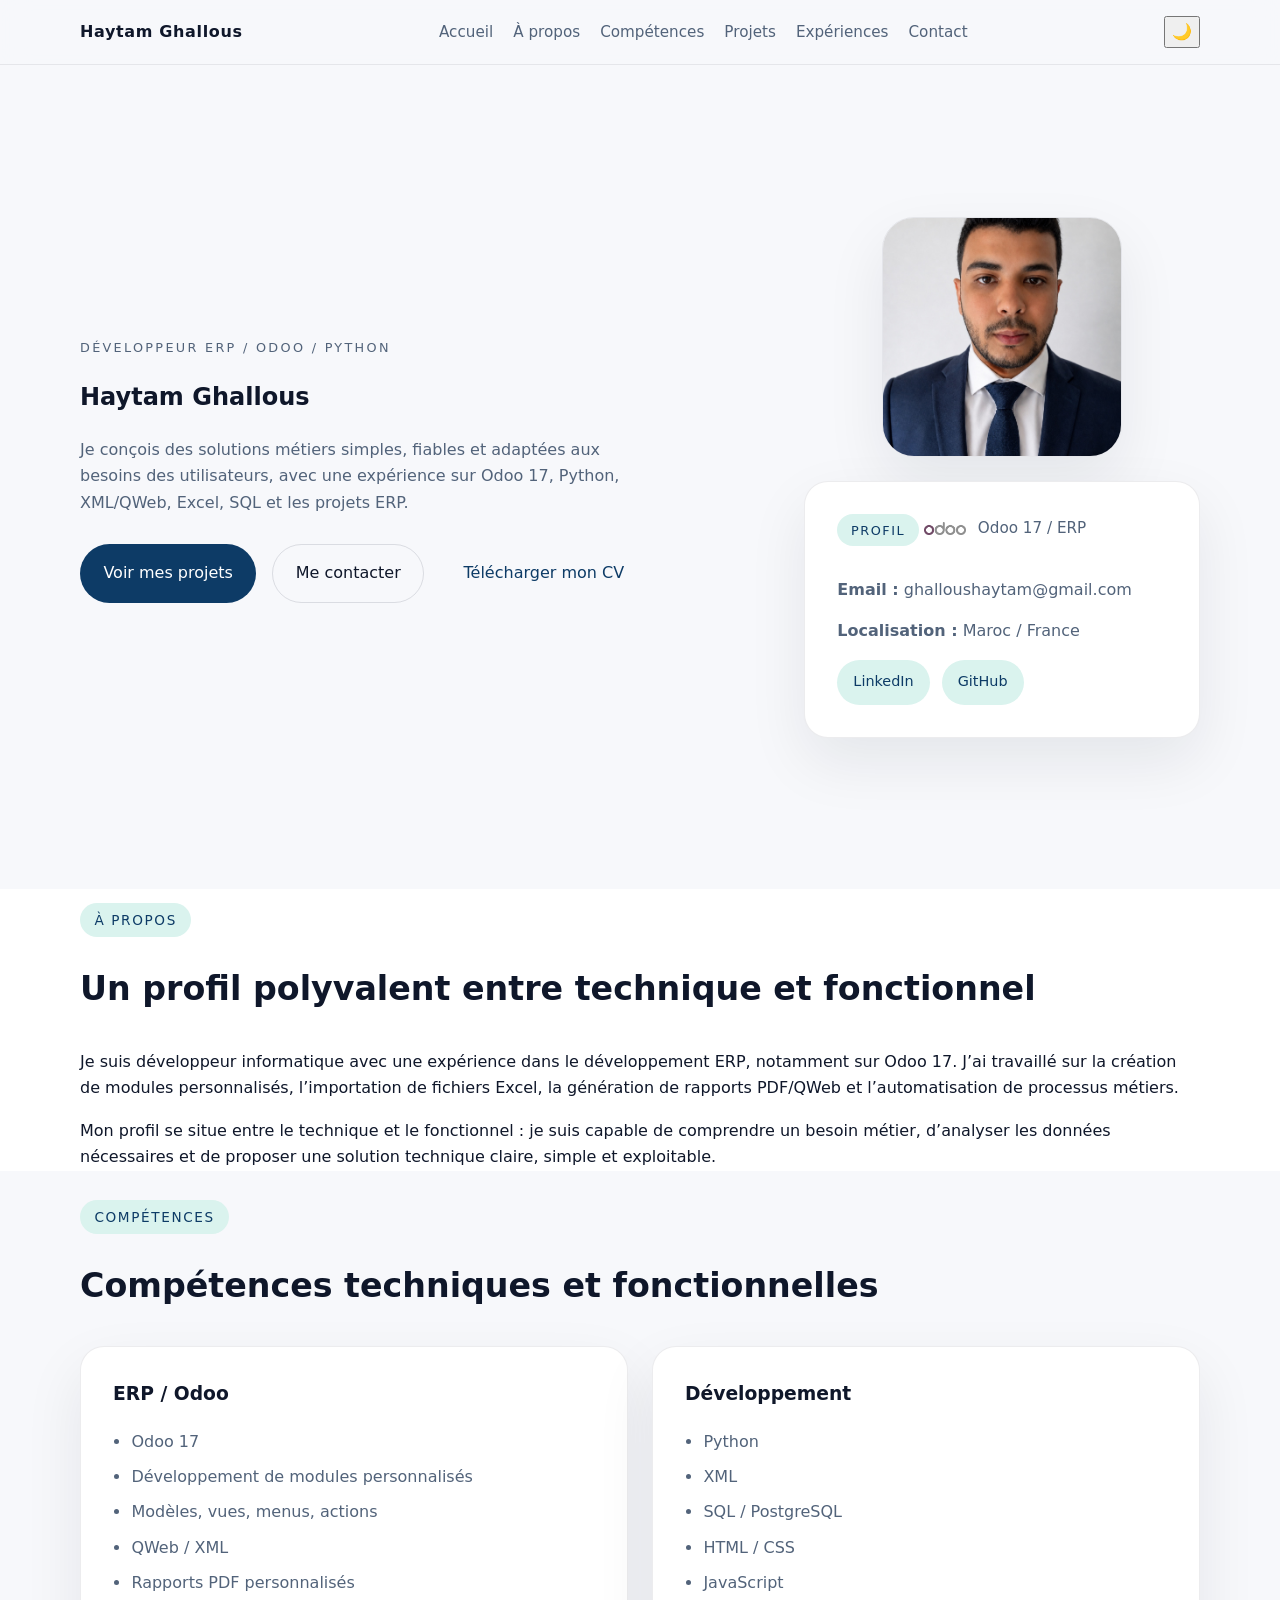
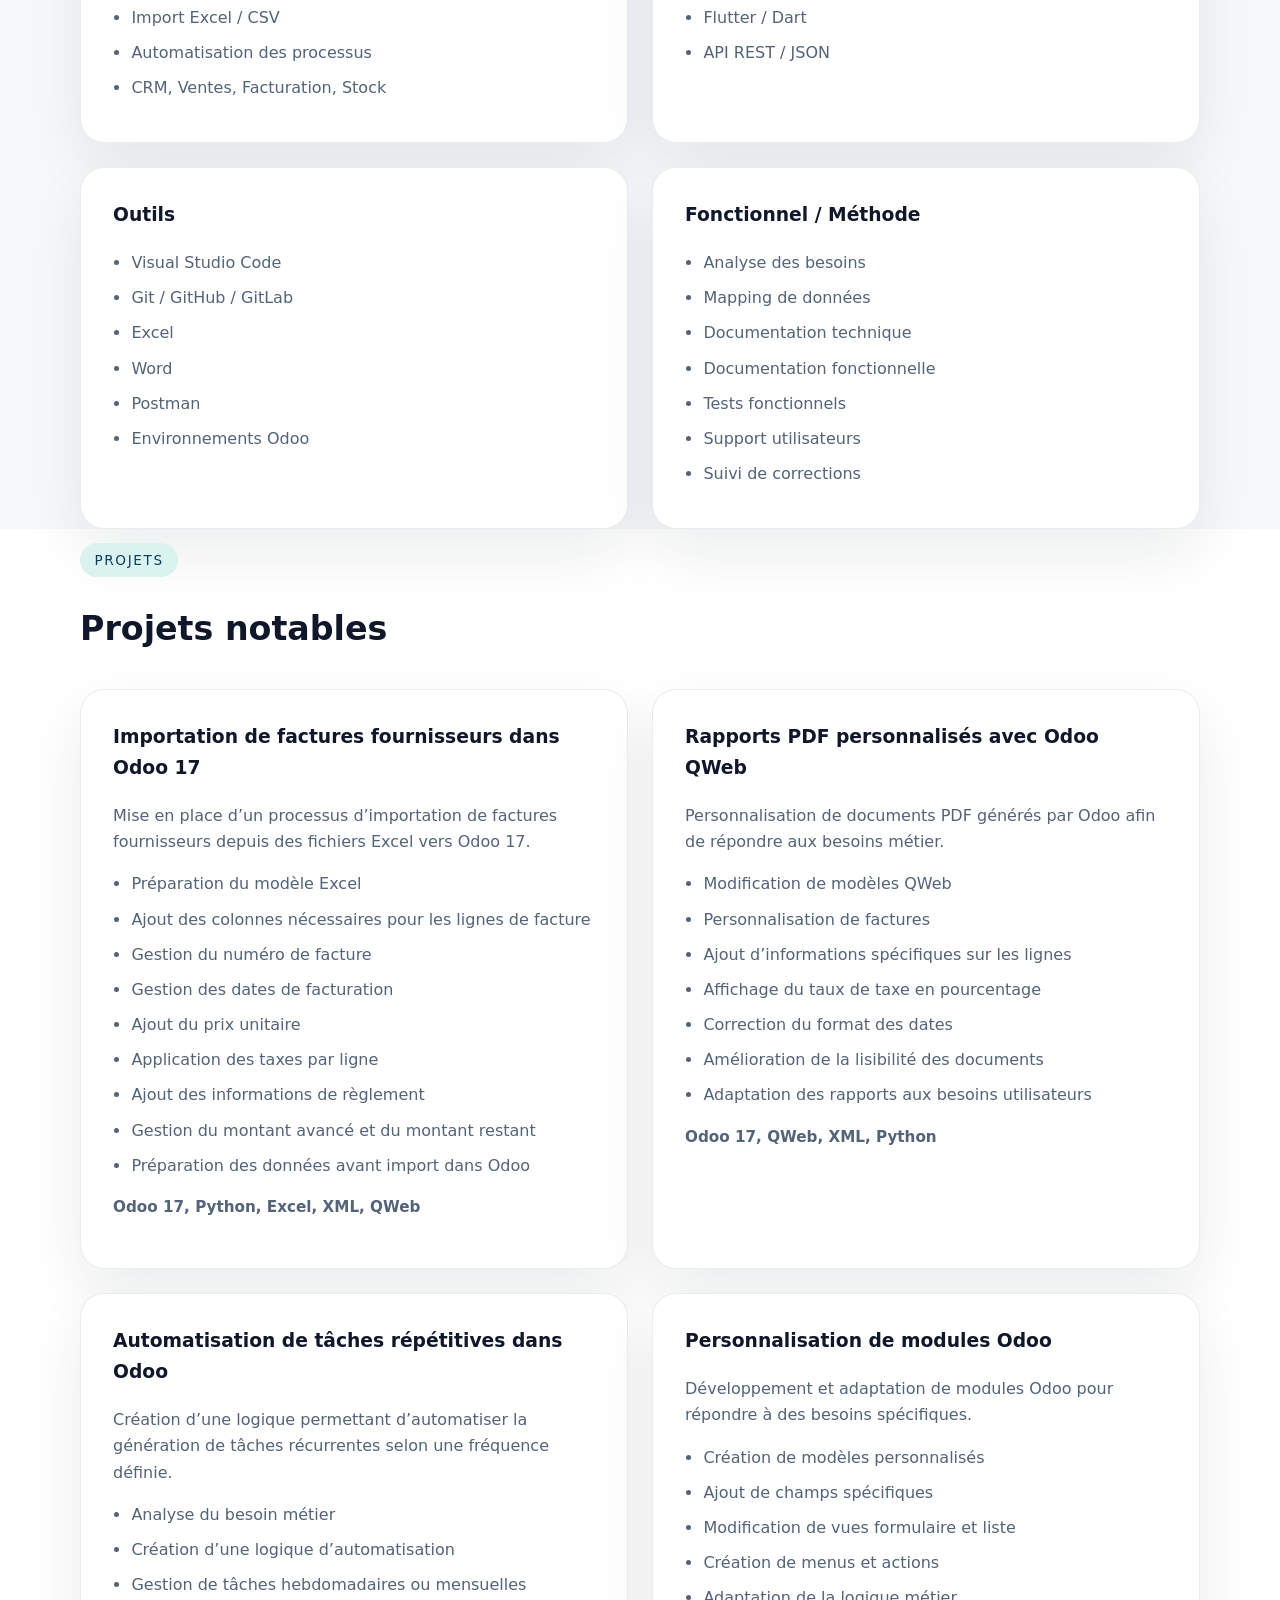
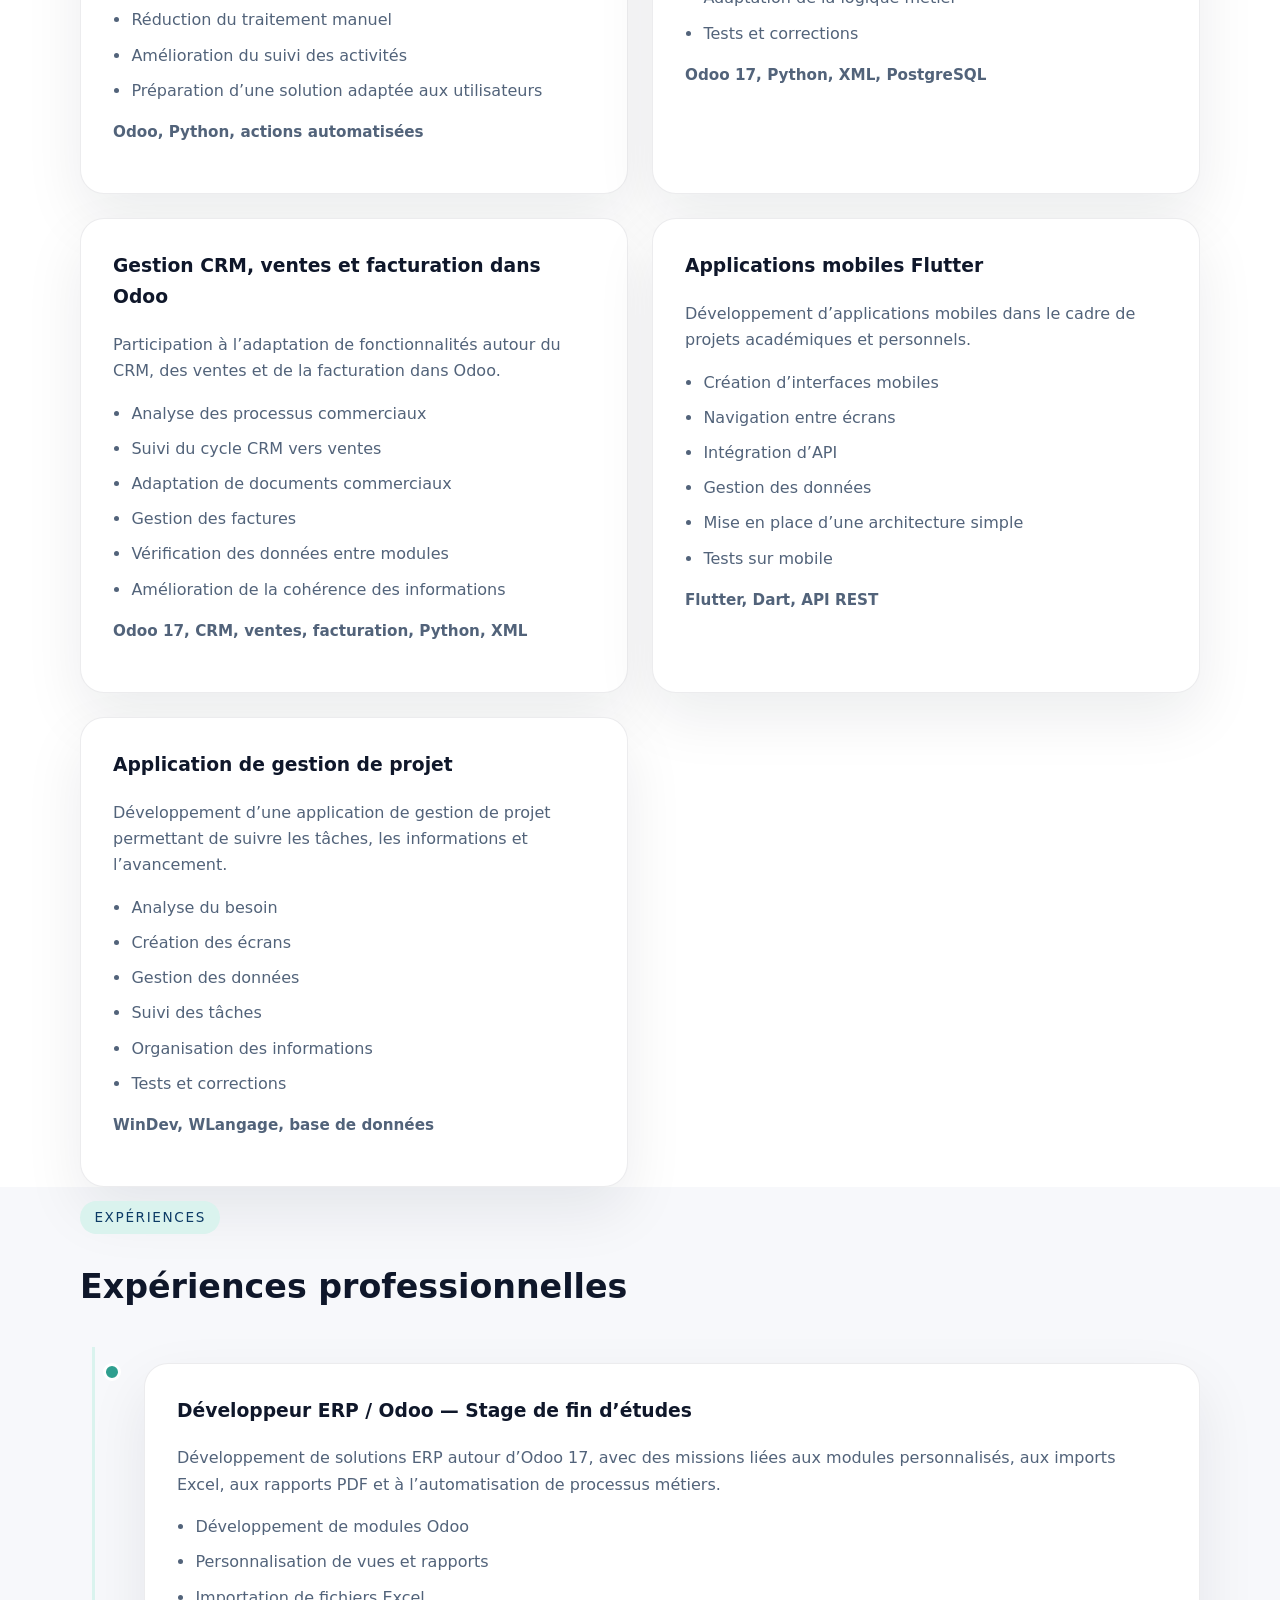
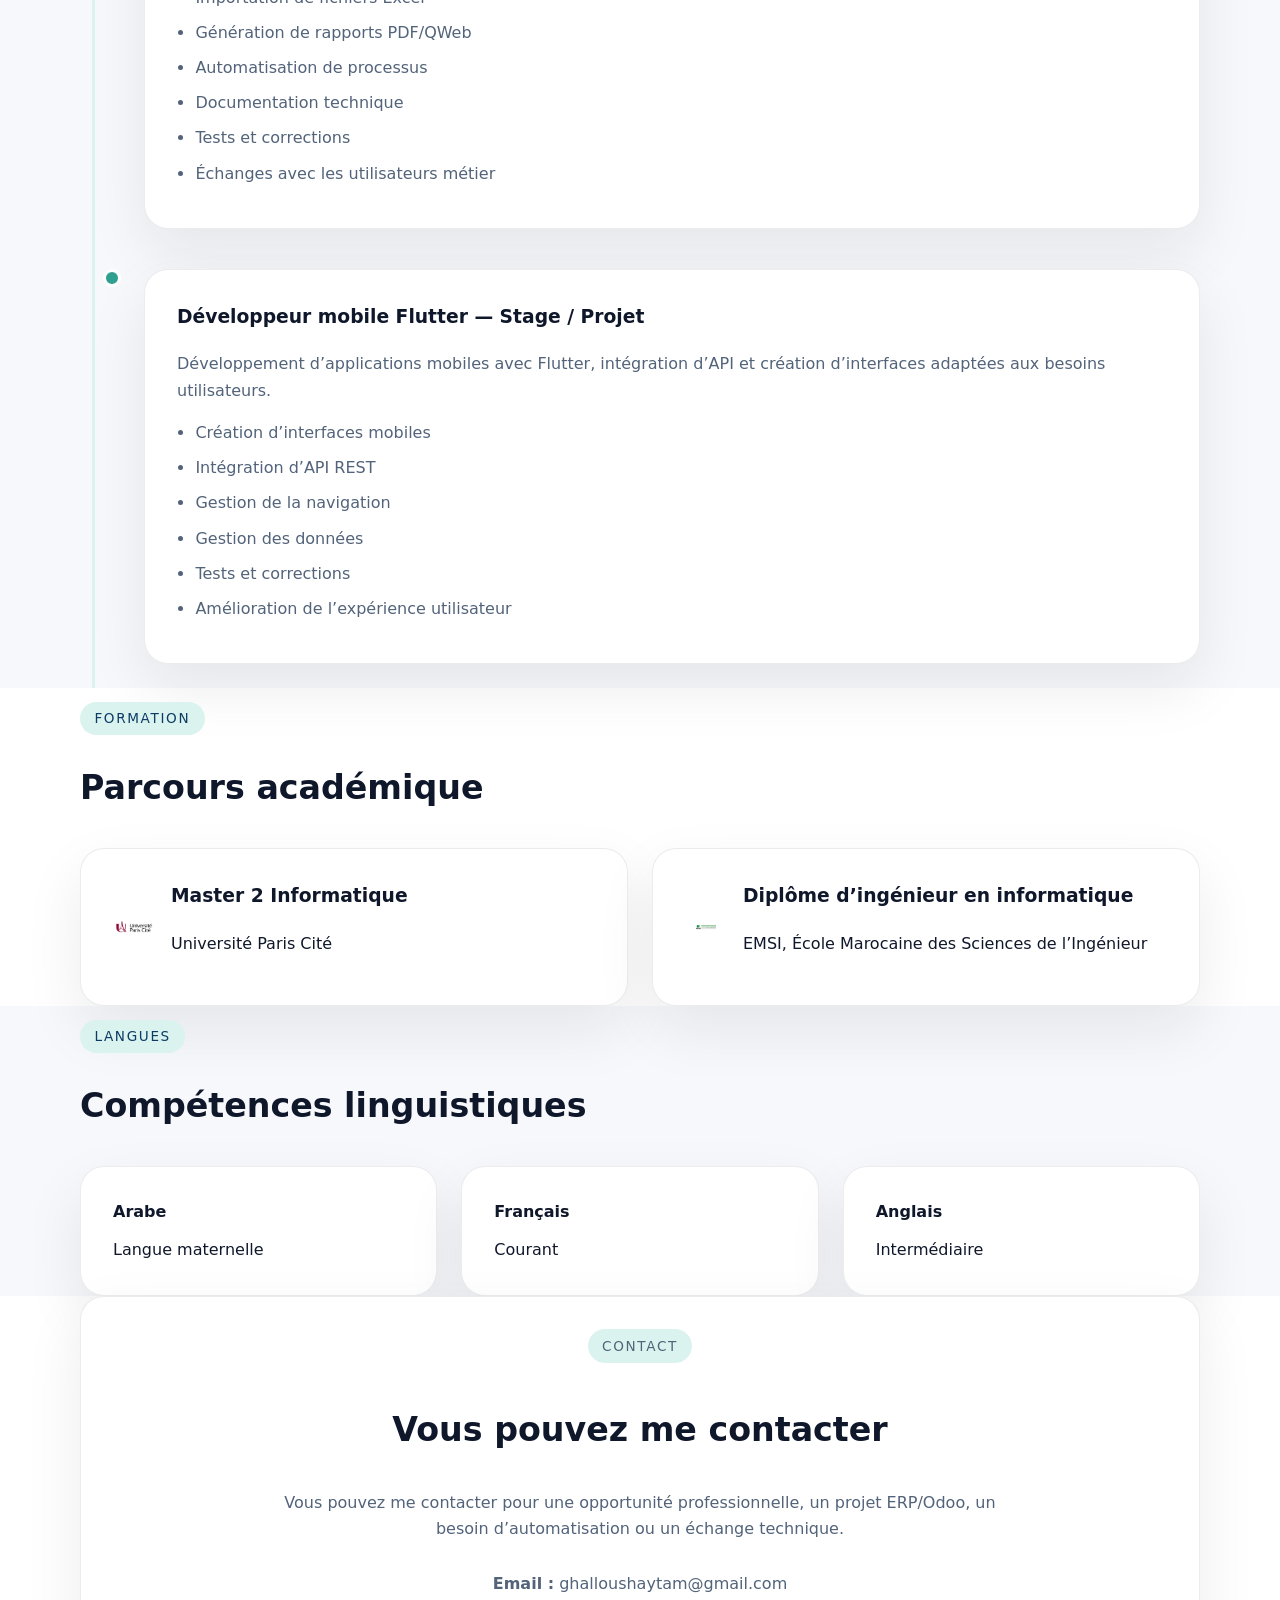
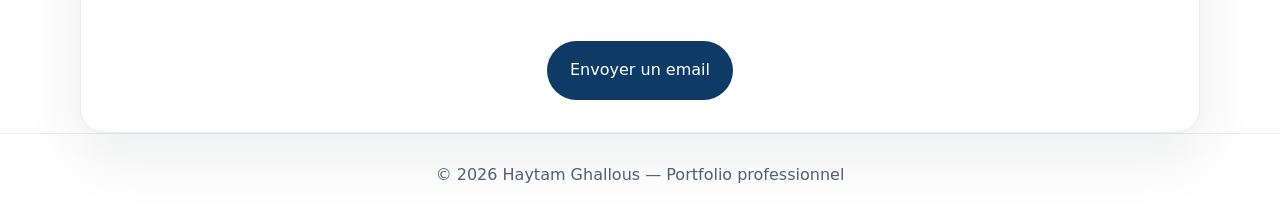
==== index.html @ 49015bd1 "Initial commit: Portfolio website" ====
<!DOCTYPE html>
<html lang="fr">
<head>
  <meta charset="UTF-8">
  <meta name="viewport" content="width=device-width, initial-scale=1.0">
  <title>Haytam Ghallous | Développeur ERP Odoo Python</title>
  <meta name="description" content="Portfolio de Haytam Ghallous, développeur ERP/Odoo/Python spécialisé dans les solutions métiers, l’automatisation, l’intégration de données et les rapports personnalisés.">
  <meta property="og:title" content="Haytam Ghallous | Développeur ERP Odoo Python">
  <meta property="og:description" content="Portfolio de Haytam Ghallous, développeur ERP/Odoo/Python spécialisé dans les solutions métiers, l’automatisation, l’intégration de données et les rapports personnalisés.">
  <meta property="og:type" content="website">
  <meta property="og:image" content="assets/logo-odoo.png">
  <link rel="stylesheet" href="style.css">
</head>
<body>
  <header class="site-header">
    <div class="container header-inner">
      <a href="#accueil" class="brand">Haytam Ghallous</a>
      <button class="nav-toggle" aria-label="Ouvrir le menu">
        <span></span>
        <span></span>
        <span></span>
      </button>
      <nav class="site-nav">
        <a href="#accueil">Accueil</a>
        <a href="#apropos">À propos</a>
        <a href="#competences">Compétences</a>
        <a href="#projets">Projets</a>
        <a href="#experiences">Expériences</a>
        <a href="#contact">Contact</a>
      </nav>
      <button class="theme-toggle" id="themeToggle" aria-label="Changer le thème">🌙</button>
    </div>
  </header>

  <main>
    <section id="accueil" class="hero section">
      <div class="container hero-grid">
        <div class="hero-content animate-up">
          <p class="eyebrow">Développeur ERP / Odoo / Python</p>
          <h1>Haytam Ghallous</h1>
          <p>Je conçois des solutions métiers simples, fiables et adaptées aux besoins des utilisateurs, avec une expérience sur Odoo 17, Python, XML/QWeb, Excel, SQL et les projets ERP.</p>
          <div class="hero-actions">
            <a href="#projets" class="btn btn-primary">Voir mes projets</a>
            <a href="mailto:ghalloushaytam@gmail.com" class="btn btn-secondary">Me contacter</a>
            <a href="assets/cv-haytam-ghallous.pdf" target="_blank" rel="noreferrer" class="btn btn-outline">Télécharger mon CV</a>
          </div>
        </div>
        <div class="hero-panel animate-up delay-1">
          <div class="hero-avatar">
            <img src="assets/haytam.png" alt="Photo professionnelle de Haytam Ghallous">
          </div>
          <div class="profile-card">
            <div class="profile-label">Profil</div>
            <div class="brand-row">
              <img src="assets/logo-odoo.png" alt="Logo Odoo" class="brand-logo">
              <span>Odoo 17 / ERP</span>
            </div>
            <p><strong>Email :</strong> ghalloushaytam@gmail.com</p>
            <p><strong>Localisation :</strong> Maroc / France</p>
            <div class="social-links">
              <a href="https://www.linkedin.com/in/haytam-ghallous-9b166223a/" target="_blank" rel="noreferrer">LinkedIn</a>
              <a href="https://github.com/Ghallous6/Ghallous6" target="_blank" rel="noreferrer">GitHub</a>
            </div>
          </div>
        </div>
      </div>
    </section>

    <section id="apropos" class="section section-light">
      <div class="container">
        <div class="section-header animate-up">
          <p class="section-tag">À propos</p>
          <h2>Un profil polyvalent entre technique et fonctionnel</h2>
        </div>
        <div class="section-content animate-up delay-1">
          <p>Je suis développeur informatique avec une expérience dans le développement ERP, notamment sur Odoo 17. J’ai travaillé sur la création de modules personnalisés, l’importation de fichiers Excel, la génération de rapports PDF/QWeb et l’automatisation de processus métiers.</p>
          <p>Mon profil se situe entre le technique et le fonctionnel : je suis capable de comprendre un besoin métier, d’analyser les données nécessaires et de proposer une solution technique claire, simple et exploitable.</p>
        </div>
      </div>
    </section>

    <section id="competences" class="section">
      <div class="container">
        <div class="section-header animate-up">
          <p class="section-tag">Compétences</p>
          <h2>Compétences techniques et fonctionnelles</h2>
        </div>
        <div class="skills-grid">
          <div class="skill-card animate-up delay-1">
            <h3>ERP / Odoo</h3>
            <ul>
              <li>Odoo 17</li>
              <li>Développement de modules personnalisés</li>
              <li>Modèles, vues, menus, actions</li>
              <li>QWeb / XML</li>
              <li>Rapports PDF personnalisés</li>
              <li>Import Excel / CSV</li>
              <li>Automatisation des processus</li>
              <li>CRM, Ventes, Facturation, Stock</li>
            </ul>
          </div>
          <div class="skill-card animate-up delay-2">
            <h3>Développement</h3>
            <ul>
              <li>Python</li>
              <li>XML</li>
              <li>SQL / PostgreSQL</li>
              <li>HTML / CSS</li>
              <li>JavaScript</li>
              <li>Flutter / Dart</li>
              <li>API REST / JSON</li>
            </ul>
          </div>
          <div class="skill-card animate-up delay-3">
            <h3>Outils</h3>
            <ul>
              <li>Visual Studio Code</li>
              <li>Git / GitHub / GitLab</li>
              <li>Excel</li>
              <li>Word</li>
              <li>Postman</li>
              <li>Environnements Odoo</li>
            </ul>
          </div>
          <div class="skill-card animate-up delay-4">
            <h3>Fonctionnel / Méthode</h3>
            <ul>
              <li>Analyse des besoins</li>
              <li>Mapping de données</li>
              <li>Documentation technique</li>
              <li>Documentation fonctionnelle</li>
              <li>Tests fonctionnels</li>
              <li>Support utilisateurs</li>
              <li>Suivi de corrections</li>
            </ul>
          </div>
        </div>
      </div>
    </section>

    <section id="projets" class="section section-light">
      <div class="container">
        <div class="section-header animate-up">
          <p class="section-tag">Projets</p>
          <h2>Projets notables</h2>
        </div>
        <div class="projects-grid">
          <article class="project-card animate-up delay-1">
            <h3>Importation de factures fournisseurs dans Odoo 17</h3>
            <p>Mise en place d’un processus d’importation de factures fournisseurs depuis des fichiers Excel vers Odoo 17.</p>
            <ul>
              <li>Préparation du modèle Excel</li>
              <li>Ajout des colonnes nécessaires pour les lignes de facture</li>
              <li>Gestion du numéro de facture</li>
              <li>Gestion des dates de facturation</li>
              <li>Ajout du prix unitaire</li>
              <li>Application des taxes par ligne</li>
              <li>Ajout des informations de règlement</li>
              <li>Gestion du montant avancé et du montant restant</li>
              <li>Préparation des données avant import dans Odoo</li>
            </ul>
            <p class="project-tech">Odoo 17, Python, Excel, XML, QWeb</p>
          </article>
          <article class="project-card animate-up delay-2">
            <h3>Rapports PDF personnalisés avec Odoo QWeb</h3>
            <p>Personnalisation de documents PDF générés par Odoo afin de répondre aux besoins métier.</p>
            <ul>
              <li>Modification de modèles QWeb</li>
              <li>Personnalisation de factures</li>
              <li>Ajout d’informations spécifiques sur les lignes</li>
              <li>Affichage du taux de taxe en pourcentage</li>
              <li>Correction du format des dates</li>
              <li>Amélioration de la lisibilité des documents</li>
              <li>Adaptation des rapports aux besoins utilisateurs</li>
            </ul>
            <p class="project-tech">Odoo 17, QWeb, XML, Python</p>
          </article>
          <article class="project-card animate-up delay-3">
            <h3>Automatisation de tâches répétitives dans Odoo</h3>
            <p>Création d’une logique permettant d’automatiser la génération de tâches récurrentes selon une fréquence définie.</p>
            <ul>
              <li>Analyse du besoin métier</li>
              <li>Création d’une logique d’automatisation</li>
              <li>Gestion de tâches hebdomadaires ou mensuelles</li>
              <li>Réduction du traitement manuel</li>
              <li>Amélioration du suivi des activités</li>
              <li>Préparation d’une solution adaptée aux utilisateurs</li>
            </ul>
            <p class="project-tech">Odoo, Python, actions automatisées</p>
          </article>
          <article class="project-card animate-up delay-4">
            <h3>Personnalisation de modules Odoo</h3>
            <p>Développement et adaptation de modules Odoo pour répondre à des besoins spécifiques.</p>
            <ul>
              <li>Création de modèles personnalisés</li>
              <li>Ajout de champs spécifiques</li>
              <li>Modification de vues formulaire et liste</li>
              <li>Création de menus et actions</li>
              <li>Adaptation de la logique métier</li>
              <li>Tests et corrections</li>
            </ul>
            <p class="project-tech">Odoo 17, Python, XML, PostgreSQL</p>
          </article>
          <article class="project-card animate-up delay-5">
            <h3>Gestion CRM, ventes et facturation dans Odoo</h3>
            <p>Participation à l’adaptation de fonctionnalités autour du CRM, des ventes et de la facturation dans Odoo.</p>
            <ul>
              <li>Analyse des processus commerciaux</li>
              <li>Suivi du cycle CRM vers ventes</li>
              <li>Adaptation de documents commerciaux</li>
              <li>Gestion des factures</li>
              <li>Vérification des données entre modules</li>
              <li>Amélioration de la cohérence des informations</li>
            </ul>
            <p class="project-tech">Odoo 17, CRM, ventes, facturation, Python, XML</p>
          </article>
          <article class="project-card animate-up delay-6">
            <h3>Applications mobiles Flutter</h3>
            <p>Développement d’applications mobiles dans le cadre de projets académiques et personnels.</p>
            <ul>
              <li>Création d’interfaces mobiles</li>
              <li>Navigation entre écrans</li>
              <li>Intégration d’API</li>
              <li>Gestion des données</li>
              <li>Mise en place d’une architecture simple</li>
              <li>Tests sur mobile</li>
            </ul>
            <p class="project-tech">Flutter, Dart, API REST</p>
          </article>
          <article class="project-card animate-up delay-7">
            <h3>Application de gestion de projet</h3>
            <p>Développement d’une application de gestion de projet permettant de suivre les tâches, les informations et l’avancement.</p>
            <ul>
              <li>Analyse du besoin</li>
              <li>Création des écrans</li>
              <li>Gestion des données</li>
              <li>Suivi des tâches</li>
              <li>Organisation des informations</li>
              <li>Tests et corrections</li>
            </ul>
            <p class="project-tech">WinDev, WLangage, base de données</p>
          </article>
        </div>
      </div>
    </section>

    <section id="experiences" class="section">
      <div class="container">
        <div class="section-header animate-up">
          <p class="section-tag">Expériences</p>
          <h2>Expériences professionnelles</h2>
        </div>
        <div class="timeline">
          <div class="timeline-item animate-up delay-1">
            <span class="timeline-dot"></span>
            <div class="timeline-content">
              <h3>Développeur ERP / Odoo — Stage de fin d’études</h3>
              <p>Développement de solutions ERP autour d’Odoo 17, avec des missions liées aux modules personnalisés, aux imports Excel, aux rapports PDF et à l’automatisation de processus métiers.</p>
              <ul>
                <li>Développement de modules Odoo</li>
                <li>Personnalisation de vues et rapports</li>
                <li>Importation de fichiers Excel</li>
                <li>Génération de rapports PDF/QWeb</li>
                <li>Automatisation de processus</li>
                <li>Documentation technique</li>
                <li>Tests et corrections</li>
                <li>Échanges avec les utilisateurs métier</li>
              </ul>
            </div>
          </div>
          <div class="timeline-item animate-up delay-2">
            <span class="timeline-dot"></span>
            <div class="timeline-content">
              <h3>Développeur mobile Flutter — Stage / Projet</h3>
              <p>Développement d’applications mobiles avec Flutter, intégration d’API et création d’interfaces adaptées aux besoins utilisateurs.</p>
              <ul>
                <li>Création d’interfaces mobiles</li>
                <li>Intégration d’API REST</li>
                <li>Gestion de la navigation</li>
                <li>Gestion des données</li>
                <li>Tests et corrections</li>
                <li>Amélioration de l’expérience utilisateur</li>
              </ul>
            </div>
          </div>
        </div>
      </div>
    </section>

    <section id="formation" class="section section-light">
      <div class="container">
        <div class="section-header animate-up">
          <p class="section-tag">Formation</p>
          <h2>Parcours académique</h2>
        </div>
        <div class="education-grid animate-up delay-1">
          <div class="education-card education-card-row">
            <img class="school-logo" src="assets/logo-paris-cite.png" alt="Logo Université Paris Cité">
            <div>
              <h3>Master 2 Informatique</h3>
              <p>Université Paris Cité</p>
            </div>
          </div>
          <div class="education-card education-card-row">
            <img class="school-logo" src="assets/logo-emsi.png" alt="Logo EMSI">
            <div>
              <h3>Diplôme d’ingénieur en informatique</h3>
              <p>EMSI, École Marocaine des Sciences de l’Ingénieur</p>
            </div>
          </div>
        </div>
      </div>
    </section>

    <section id="langues" class="section">
      <div class="container">
        <div class="section-header animate-up">
          <p class="section-tag">Langues</p>
          <h2>Compétences linguistiques</h2>
        </div>
        <div class="language-grid animate-up delay-1">
          <div class="language-card"><strong>Arabe</strong><span>Langue maternelle</span></div>
          <div class="language-card"><strong>Français</strong><span>Courant</span></div>
          <div class="language-card"><strong>Anglais</strong><span>Intermédiaire</span></div>
        </div>
      </div>
    </section>

    <section id="contact" class="section section-light">
      <div class="container contact-panel animate-up">
        <div class="section-header">
          <p class="section-tag">Contact</p>
          <h2>Vous pouvez me contacter</h2>
        </div>
        <p>Vous pouvez me contacter pour une opportunité professionnelle, un projet ERP/Odoo, un besoin d’automatisation ou un échange technique.</p>
        <div class="contact-details">
          <p><strong>Email :</strong> <a href="mailto:ghalloushaytam@gmail.com">ghalloushaytam@gmail.com</a></p>
          <a class="btn btn-primary" href="mailto:ghalloushaytam@gmail.com">Envoyer un email</a>
        </div>
      </div>
    </section>
  </main>

  <button id="backToTop" class="back-to-top" aria-label="Retour en haut">↑</button>

  <footer class="site-footer">
    <div class="container">
      <p>© 2026 Haytam Ghallous — Portfolio professionnel</p>
    </div>
  </footer>

  <script src="script.js"></script>
</body>
</html>
---- style.css ----
:root {
  --bg: #f7f8fb;
  --surface: #ffffff;
  --surface-alt: #edf2f8;
  --text: #0f172a;
  --muted: #52637a;
  --primary: #0d3b66;
  --accent: #2f9f8f;
  --accent-soft: #daf3ee;
  --border: rgba(15, 23, 42, 0.08);
  --shadow: 0 24px 60px rgba(15, 23, 42, 0.08);
}

[data-theme="dark"] {
  --bg: #08111f;
  --surface: #10243a;
  --surface-alt: #153150;
  --text: #f8fafc;
  --muted: #94a3b8;
  --primary: #76c7b7;
  --accent: #f7c948;
  --accent-soft: rgba(247, 201, 72, 0.15);
  --border: rgba(255, 255, 255, 0.08);
  --shadow: 0 24px 60px rgba(0, 0, 0, 0.25);
}

* {
  box-sizing: border-box;
}

html {
  scroll-behavior: smooth;
}

body {
  margin: 0;
  font-family: Inter, system-ui, -apple-system, BlinkMacSystemFont, "Segoe UI", sans-serif;
  background: var(--bg);
  color: var(--text);
  line-height: 1.65;
}

img {
  max-width: 100%;
  display: block;
}

a {
  color: inherit;
  text-decoration: none;
}

button {
  font: inherit;
}

.container {
  width: min(1120px, calc(100% - 2rem));
  margin: 0 auto;
}

.site-header {
  position: sticky;
  top: 0;
  z-index: 20;
  backdrop-filter: blur(14px);
  background: rgba(247, 248, 251, 0.9);
  border-bottom: 1px solid rgba(15, 23, 42, 0.08);
}

[data-theme="dark"] .site-header {
  background: rgba(8, 17, 31, 0.95);
}

.header-inner {
  display: flex;
  align-items: center;
  justify-content: space-between;
  gap: 1rem;
  padding: 1rem 0;
}

.brand {
  font-weight: 700;
  letter-spacing: 0.04em;
}

.site-nav {
  display: flex;
  gap: 1.25rem;
  flex-wrap: wrap;
}

.site-nav a {
  color: var(--muted);
  font-size: 0.95rem;
}

.nav-toggle {
  display: none;
  border: 0;
  background: transparent;
  cursor: pointer;
  gap: 0.3rem;
  flex-direction: column;
  padding: 0.5rem;
}

.hero-panel {
  display: grid;
  gap: 1.5rem;
}

.hero-avatar {
  display: grid;
  place-items: center;
}

.hero-avatar img {
  width: min(240px, 100%);
  aspect-ratio: 1 / 1;
  object-fit: cover;
  border-radius: 32px;
  border: 1px solid var(--border);
  box-shadow: var(--shadow);
}

.brand-row {
  display: inline-flex;
  align-items: center;
  gap: 0.75rem;
  margin-bottom: 1rem;
  color: var(--muted);
  font-size: 0.95rem;
}

.brand-logo,
.school-logo {
  width: 42px;
  height: auto;
  object-fit: contain;
}

.btn-outline {
  background: transparent;
  color: var(--primary);
  border-color: var(--primary);
  border: 1px solid var(--primary);
}

.education-card-row {
  display: grid;
  grid-template-columns: auto 1fr;
  gap: 1rem;
  align-items: center;
}

.section-light {
  background: var(--surface);
}

.section-header {
  margin-bottom: 2rem;
}

.section-tag {
  display: inline-flex;
  padding: 0.35rem 0.9rem;
  border-radius: 999px;
  background: var(--accent-soft);
  color: var(--primary);
  font-size: 0.85rem;
  text-transform: uppercase;
  letter-spacing: 0.12em;
}

.section-header h2 {
  margin: 0.75rem 0 0;
  font-size: clamp(2rem, 2.6vw, 2.8rem);
}

.hero {
  min-height: calc(100vh - 76px);
  display: grid;
  align-items: center;
}

.hero-grid {
  display: grid;
  grid-template-columns: 1.4fr 0.8fr;
  gap: 2rem;
  align-items: center;
}

.hero-content p {
  max-width: 34rem;
  color: var(--muted);
}

.eyebrow {
  color: var(--accent);
  text-transform: uppercase;
  letter-spacing: 0.18em;
  font-size: 0.8rem;
  margin-bottom: 1rem;
}

.hero-actions {
  display: flex;
  flex-wrap: wrap;
  gap: 1rem;
  margin: 1.75rem 0;
}

.btn {
  display: inline-flex;
  align-items: center;
  justify-content: center;
  padding: 0.95rem 1.4rem;
  border-radius: 999px;
  border: 1px solid transparent;
  transition: transform 0.25s ease, background-color 0.25s ease, border-color 0.25s ease;
}

.btn:hover {
  transform: translateY(-2px);
}

.btn-primary {
  background: var(--primary);
  color: #fff;
}

.btn-secondary {
  background: transparent;
  color: var(--text);
  border-color: rgba(15, 23, 42, 0.12);
}

.btn-link {
  font-size: 0.95rem;
  color: var(--muted);
}

.profile-card {
  background: var(--surface);
  border: 1px solid var(--border);
  border-radius: 24px;
  padding: 2rem;
  box-shadow: var(--shadow);
}

.profile-label {
  display: inline-flex;
  padding: 0.35rem 0.85rem;
  border-radius: 999px;
  background: var(--accent-soft);
  color: var(--primary);
  text-transform: uppercase;
  font-size: 0.8rem;
  letter-spacing: 0.12em;
  margin-bottom: 1rem;
}

.profile-card p {
  margin: 0.9rem 0;
  color: var(--muted);
}

.social-links {
  display: flex;
  flex-wrap: wrap;
  gap: 0.75rem;
  margin-top: 1rem;
}

.social-links a {
  background: var(--accent-soft);
  color: var(--primary);
  padding: 0.65rem 1rem;
  border-radius: 999px;
  font-size: 0.9rem;
}

.skills-grid,
.projects-grid,
.education-grid,
.language-grid {
  display: grid;
  gap: 1.5rem;
}

.skills-grid {
  grid-template-columns: repeat(2, minmax(0, 1fr));
}

.skill-card,
.contact-panel,
.project-card,
.education-card,
.language-card,
.timeline-content {
  background: var(--surface);
  border: 1px solid var(--border);
  border-radius: 24px;
  padding: 2rem;
  box-shadow: var(--shadow);
}

.skill-card h3,
.project-card h3,
.timeline-content h3,
.education-card h3,
.language-card strong {
  margin-top: 0;
}

.skill-card ul,
.project-card ul,
.timeline-content ul {
  margin: 1rem 0 0;
  padding-left: 1.15rem;
  color: var(--muted);
}

.skill-card li,
.project-card li,
.timeline-content li {
  margin-bottom: 0.55rem;
}

.projects-grid {
  grid-template-columns: repeat(2, minmax(0, 1fr));
}

.project-card p {
  margin: 1rem 0;
  color: var(--muted);
}

.project-tech {
  margin-top: 1rem;
  font-size: 0.95rem;
  color: var(--primary);
  font-weight: 600;
}

.timeline {
  position: relative;
  padding-left: 1.5rem;
}

.timeline::before {
  content: "";
  position: absolute;
  left: 12px;
  top: 0;
  bottom: 0;
  width: 3px;
  background: var(--accent-soft);
}

.timeline-item {
  position: relative;
  padding: 1rem 0 1.5rem 2.5rem;
}

.timeline-dot {
  position: absolute;
  left: -1px;
  top: 1rem;
  width: 18px;
  height: 18px;
  background: var(--accent);
  border-radius: 50%;
  border: 3px solid var(--surface);
}

.timeline-content p {
  color: var(--muted);
}

.education-grid {
  grid-template-columns: repeat(2, minmax(0, 1fr));
}

.language-grid {
  grid-template-columns: repeat(3, minmax(0, 1fr));
}

.language-card {
  display: flex;
  flex-direction: column;
  gap: 0.75rem;
}

.contact-panel {
  text-align: center;
}

.contact-panel p {
  max-width: 46rem;
  margin: 0 auto 1.75rem;
  color: var(--muted);
}

.contact-details {
  display: flex;
  flex-direction: column;
  align-items: center;
  gap: 1rem;
}

.back-to-top {
  position: fixed;
  right: 1.5rem;
  bottom: 1.5rem;
  width: 44px;
  height: 44px;
  border-radius: 50%;
  border: 0;
  background: var(--primary);
  color: #fff;
  cursor: pointer;
  display: none;
  align-items: center;
  justify-content: center;
  box-shadow: 0 18px 32px rgba(15, 23, 42, 0.18);
}

.site-footer {
  padding: 1.75rem 0;
  background: var(--surface);
  border-top: 1px solid var(--border);
}

.site-footer p {
  text-align: center;
  margin: 0;
  color: var(--muted);
}

.animate-up {
  opacity: 0;
  transform: translateY(24px);
  transition: transform 0.7s ease, opacity 0.7s ease;
}

.animate-up.visible {
  opacity: 1;
  transform: translateY(0);
}

.delay-1 { transition-delay: 0.1s; }
.delay-2 { transition-delay: 0.2s; }
.delay-3 { transition-delay: 0.3s; }
.delay-4 { transition-delay: 0.4s; }
.delay-5 { transition-delay: 0.5s; }
.delay-6 { transition-delay: 0.6s; }
.delay-7 { transition-delay: 0.7s; }

@media (max-width: 900px) {
  .hero-grid,
  .skills-grid,
  .projects-grid,
  .education-grid,
  .language-grid {
    grid-template-columns: 1fr;
  }

  .header-inner {
    flex-wrap: wrap;
    align-items: center;
  }

  .nav-toggle {
    display: flex;
  }

  .site-nav {
    position: absolute;
    top: 100%;
    right: 0;
    left: 0;
    flex-direction: column;
    align-items: flex-start;
    gap: 1rem;
    padding: 1.5rem 2rem;
    background: var(--surface);
    border-bottom: 1px solid var(--border);
    transform: translateY(-120%);
    transition: transform 0.35s ease;
    visibility: hidden;
    opacity: 0;
  }

  .site-nav.open {
    transform: translateY(0);
    visibility: visible;
    opacity: 1;
  }
}

@media (max-width: 680px) {
  .hero {
    padding-top: 4rem;
  }

  .hero-content p,
  .contact-panel p {
    font-size: 0.98rem;
  }

  .btn {
    width: 100%;
  }

  .hero-actions {
    flex-direction: column;
  }
}
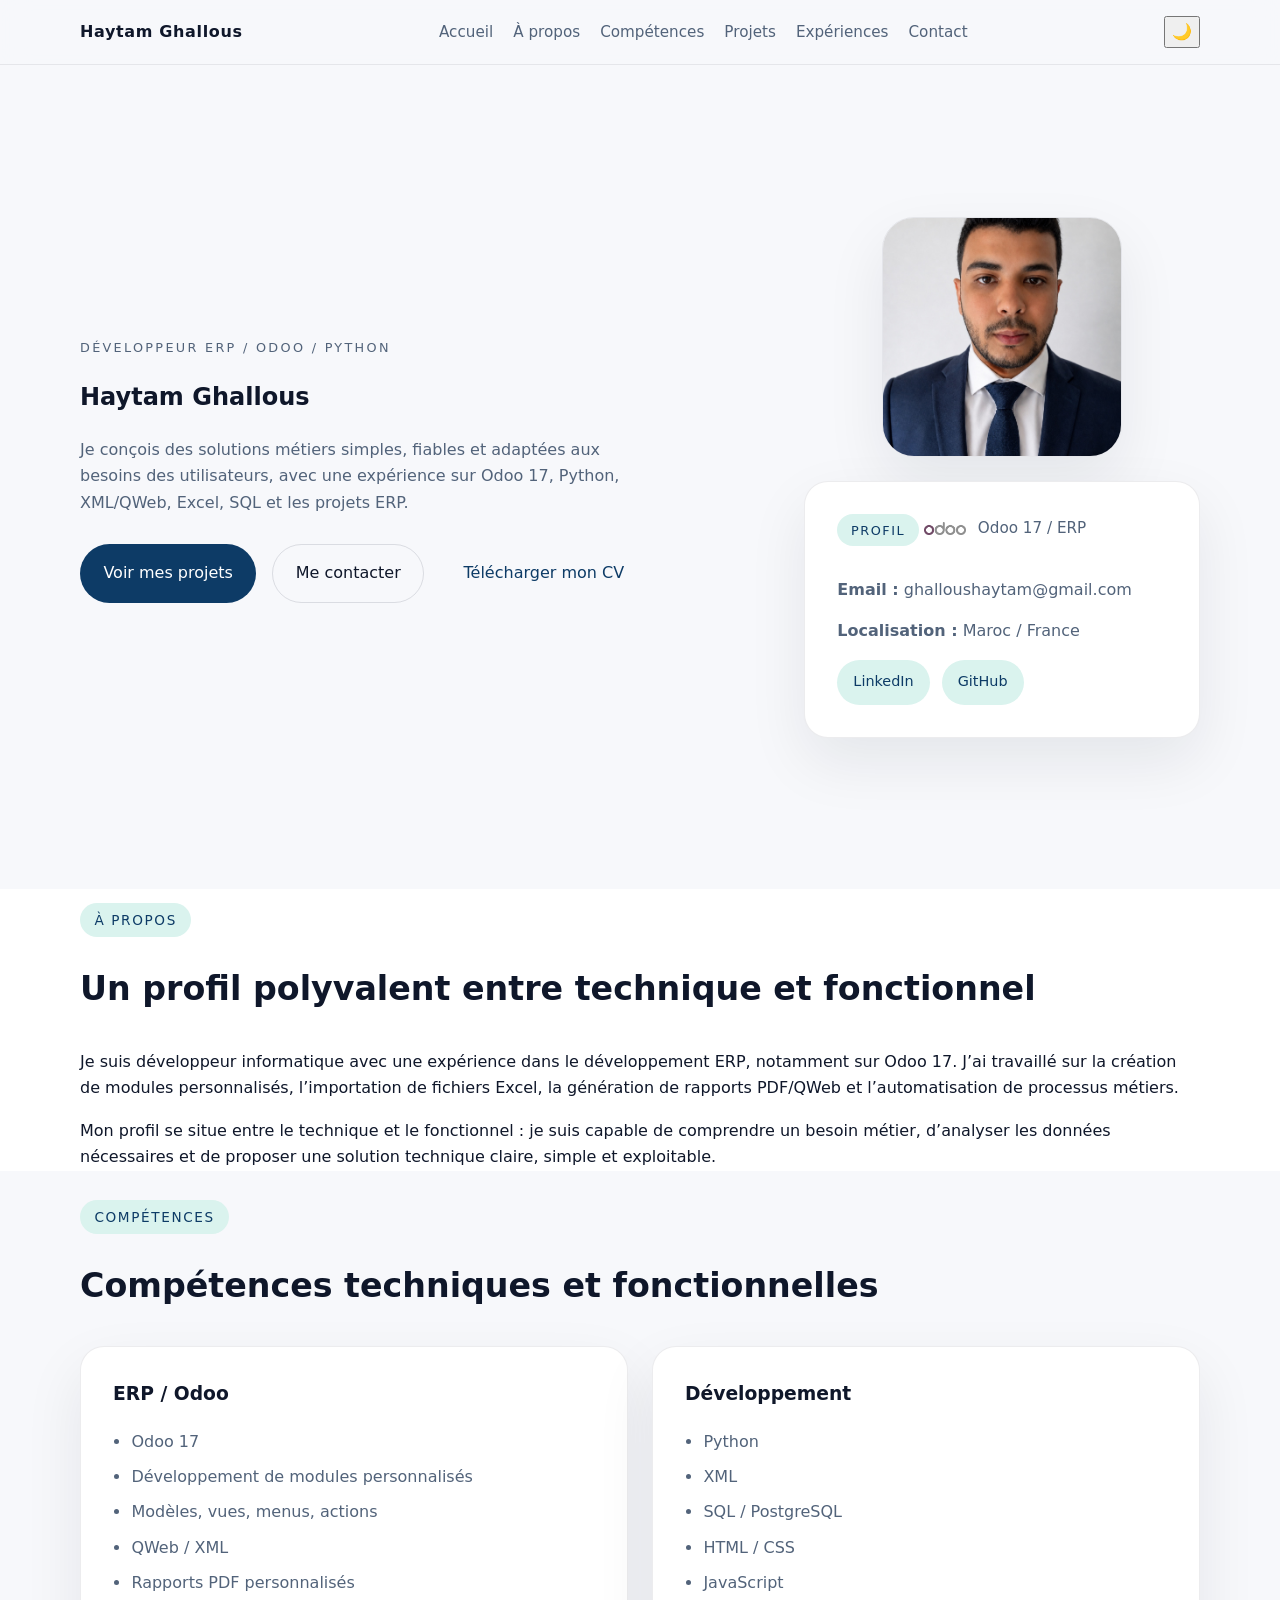
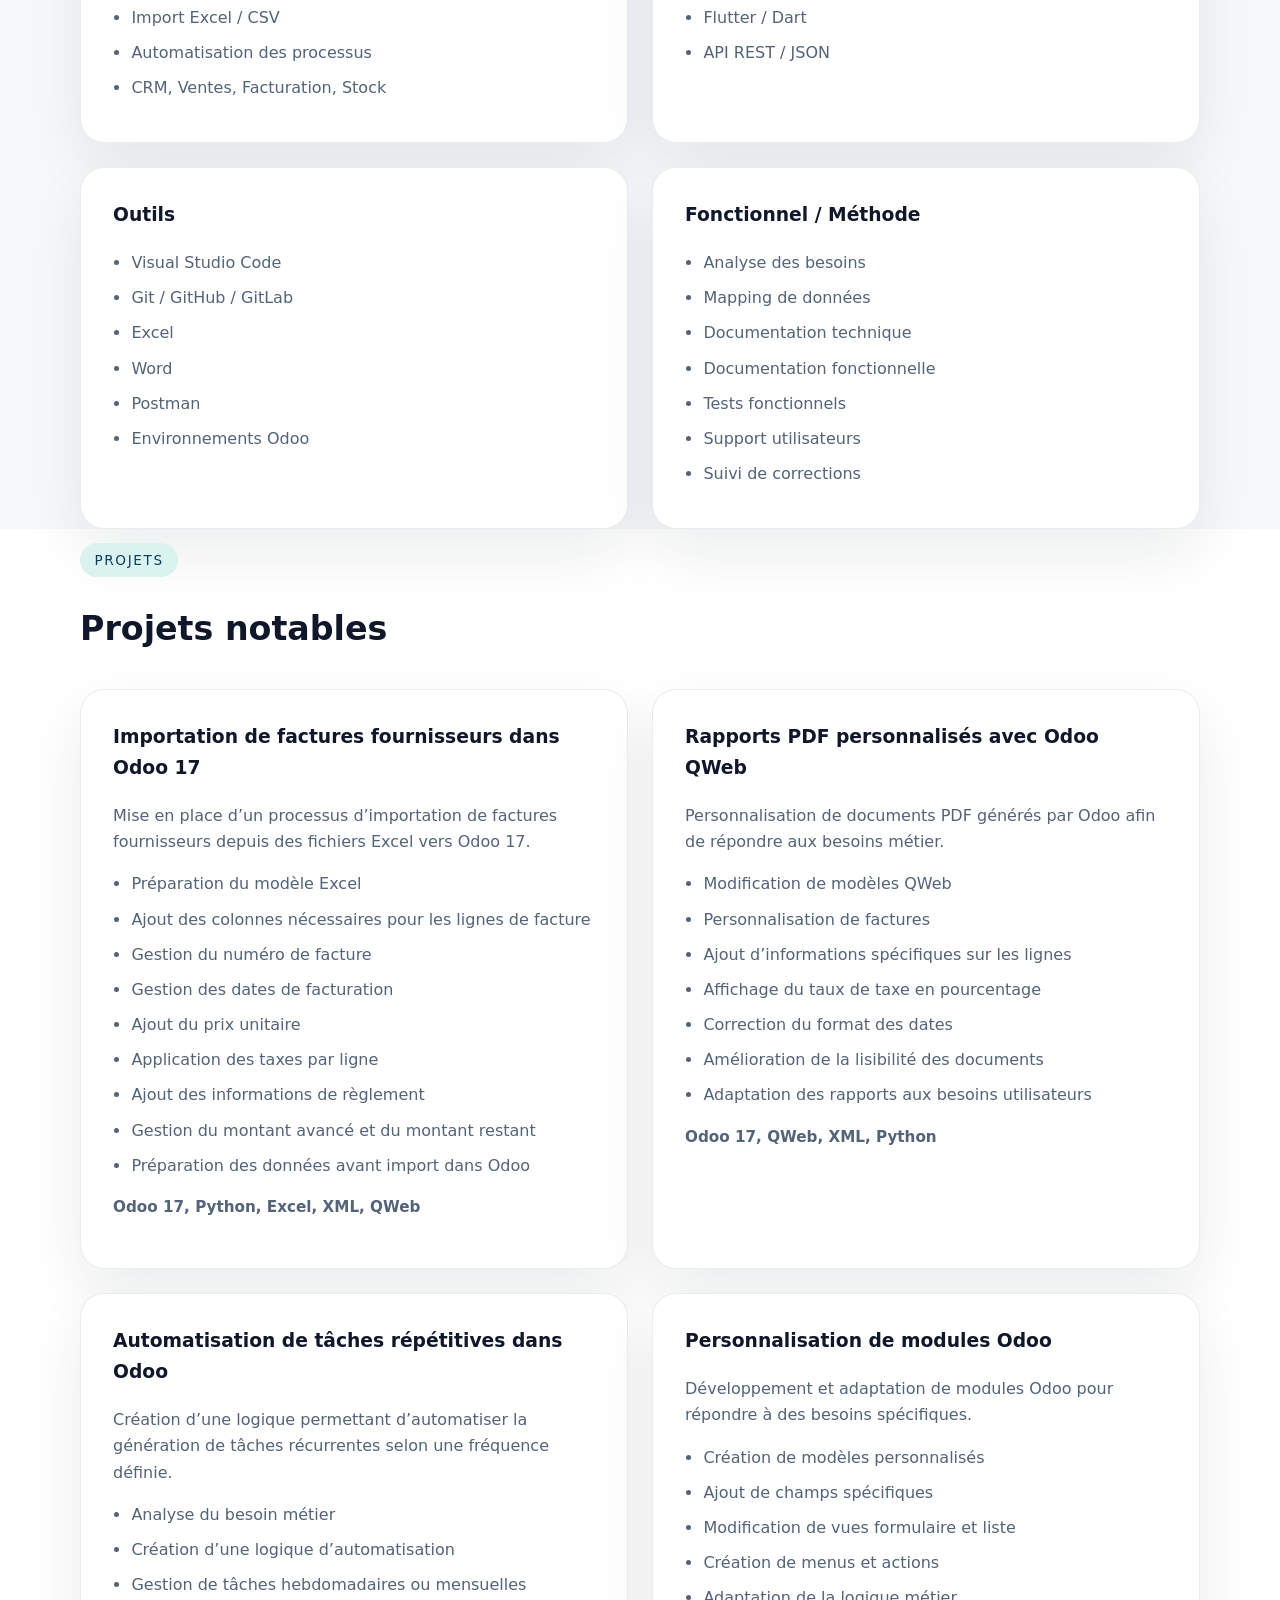
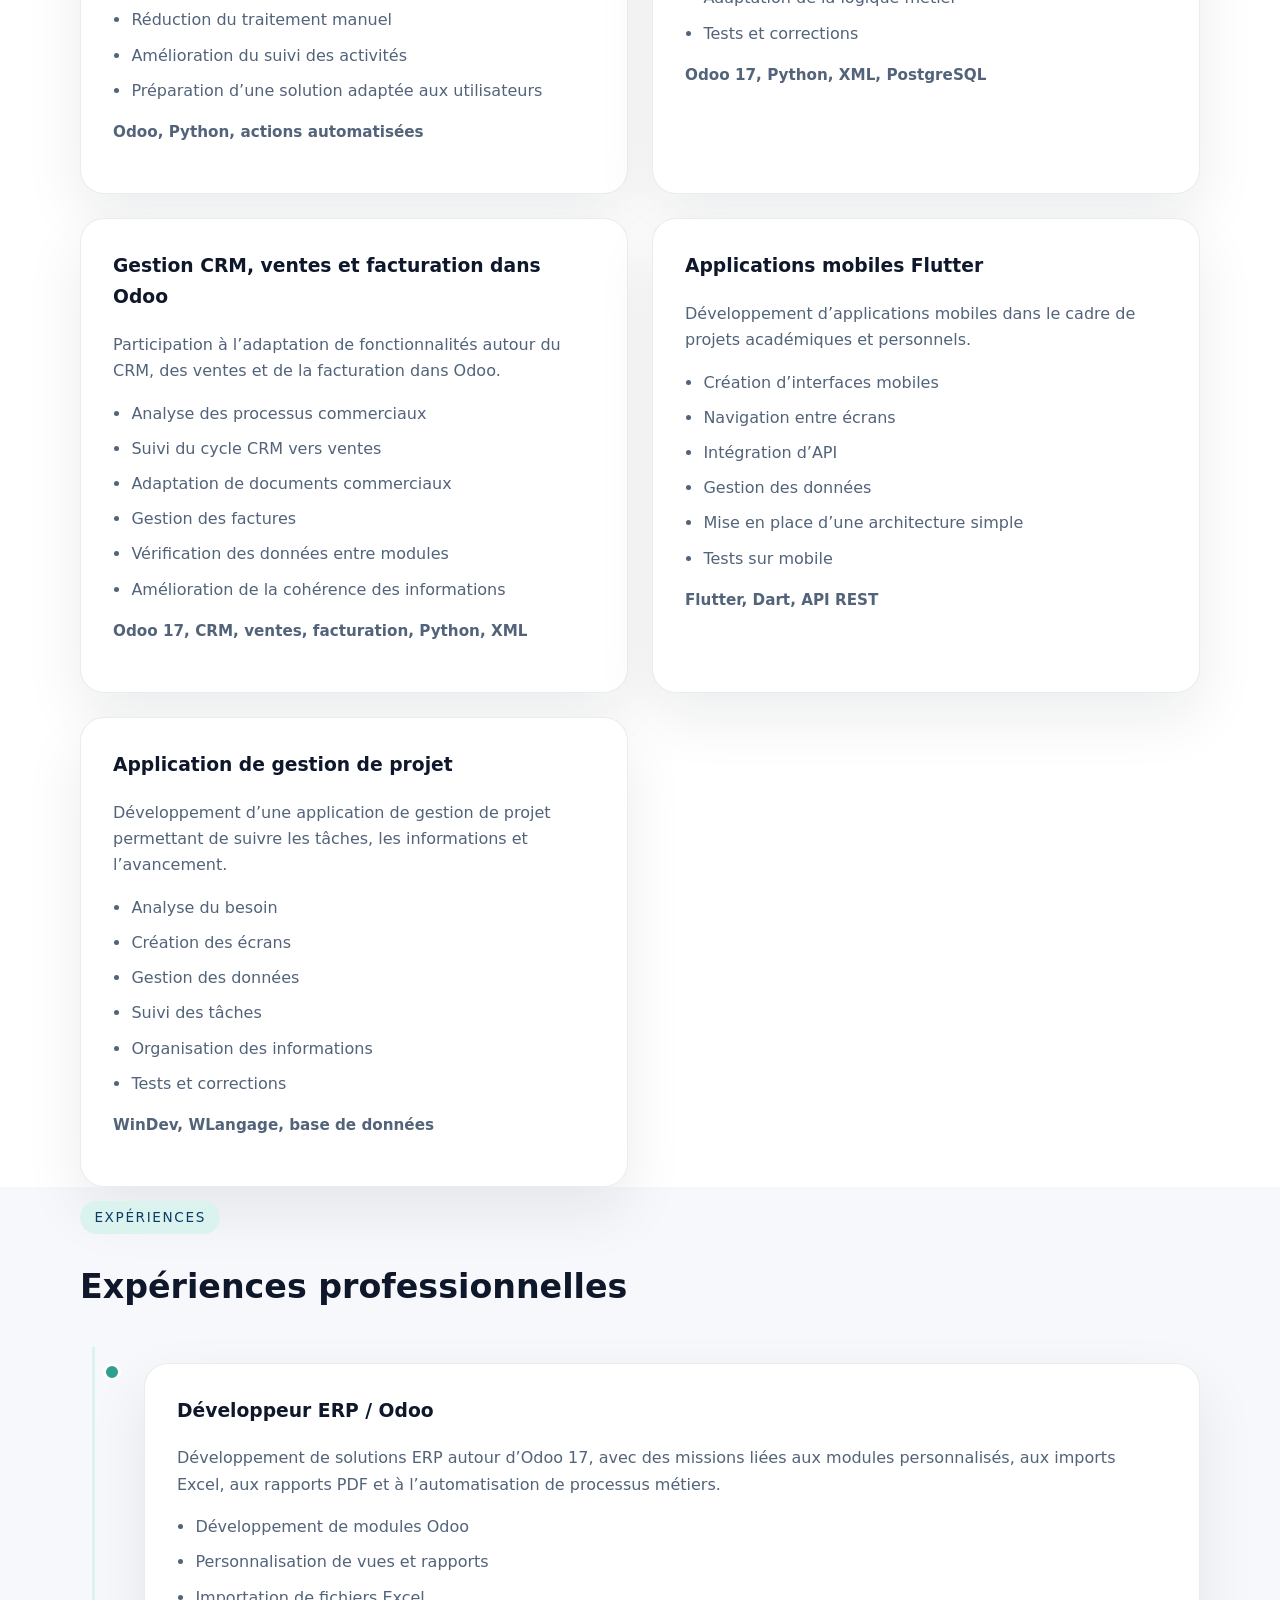
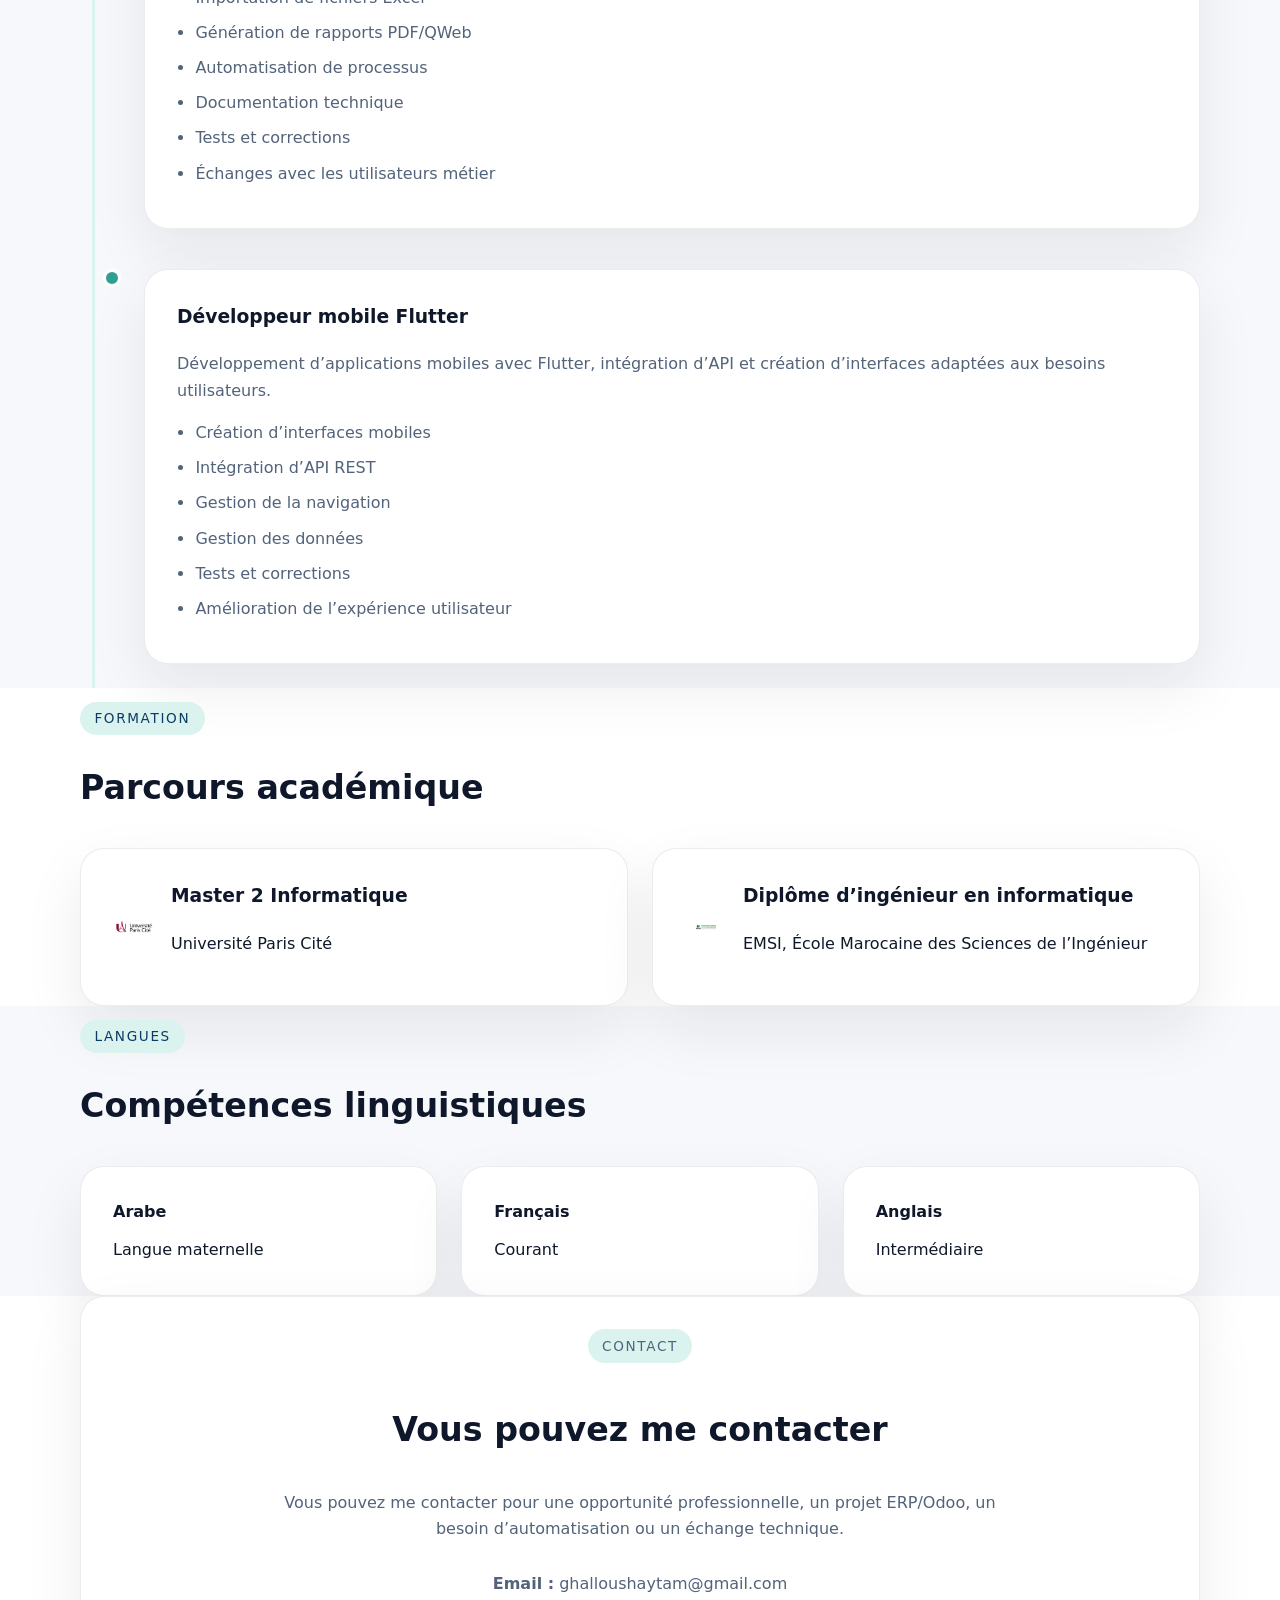
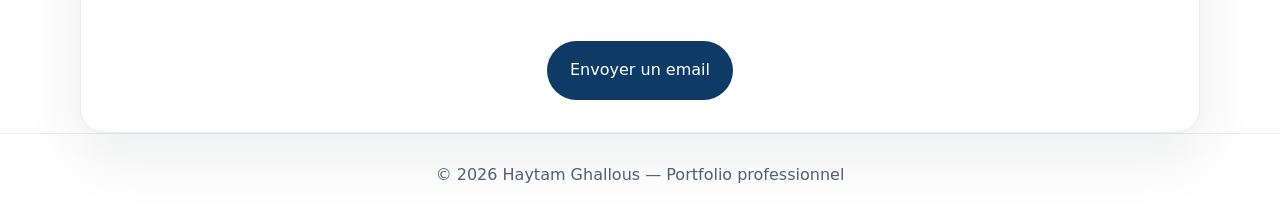
==== commit da0efdcd: "Update portfolio links and experience labels" ====
--- a/index.html
+++ b/index.html
@@ -59,7 +59,7 @@
             <p><strong>Localisation :</strong> Maroc / France</p>
             <div class="social-links">
               <a href="https://www.linkedin.com/in/haytam-ghallous-9b166223a/" target="_blank" rel="noreferrer">LinkedIn</a>
-              <a href="https://github.com/Ghallous6/Ghallous6" target="_blank" rel="noreferrer">GitHub</a>
+              <a href="https://github.com/Ghallous6" target="_blank" rel="noreferrer">GitHub</a>
             </div>
           </div>
         </div>
@@ -254,7 +254,7 @@
           <div class="timeline-item animate-up delay-1">
             <span class="timeline-dot"></span>
             <div class="timeline-content">
-              <h3>Développeur ERP / Odoo — Stage de fin d’études</h3>
+              <h3>Développeur ERP / Odoo</h3>
               <p>Développement de solutions ERP autour d’Odoo 17, avec des missions liées aux modules personnalisés, aux imports Excel, aux rapports PDF et à l’automatisation de processus métiers.</p>
               <ul>
                 <li>Développement de modules Odoo</li>
@@ -271,7 +271,7 @@
           <div class="timeline-item animate-up delay-2">
             <span class="timeline-dot"></span>
             <div class="timeline-content">
-              <h3>Développeur mobile Flutter — Stage / Projet</h3>
+              <h3>Développeur mobile Flutter</h3>
               <p>Développement d’applications mobiles avec Flutter, intégration d’API et création d’interfaces adaptées aux besoins utilisateurs.</p>
               <ul>
                 <li>Création d’interfaces mobiles</li>
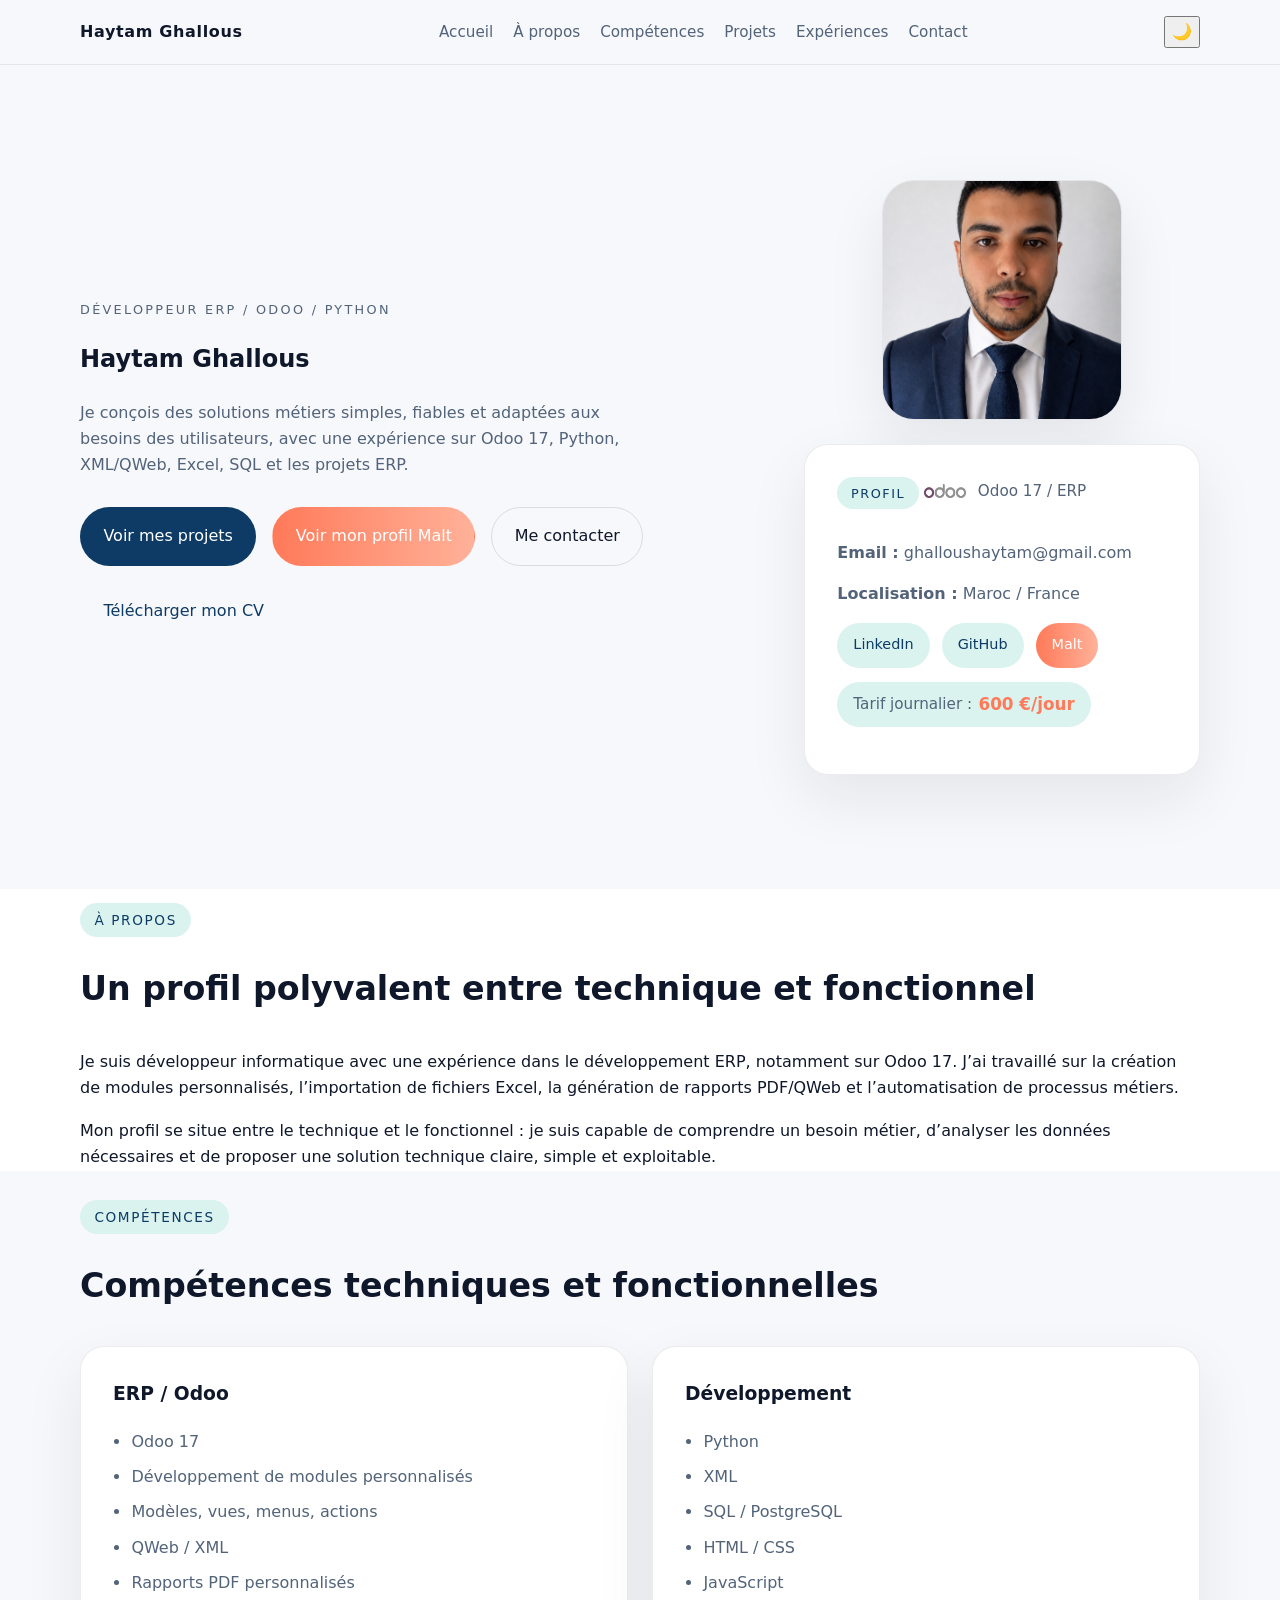
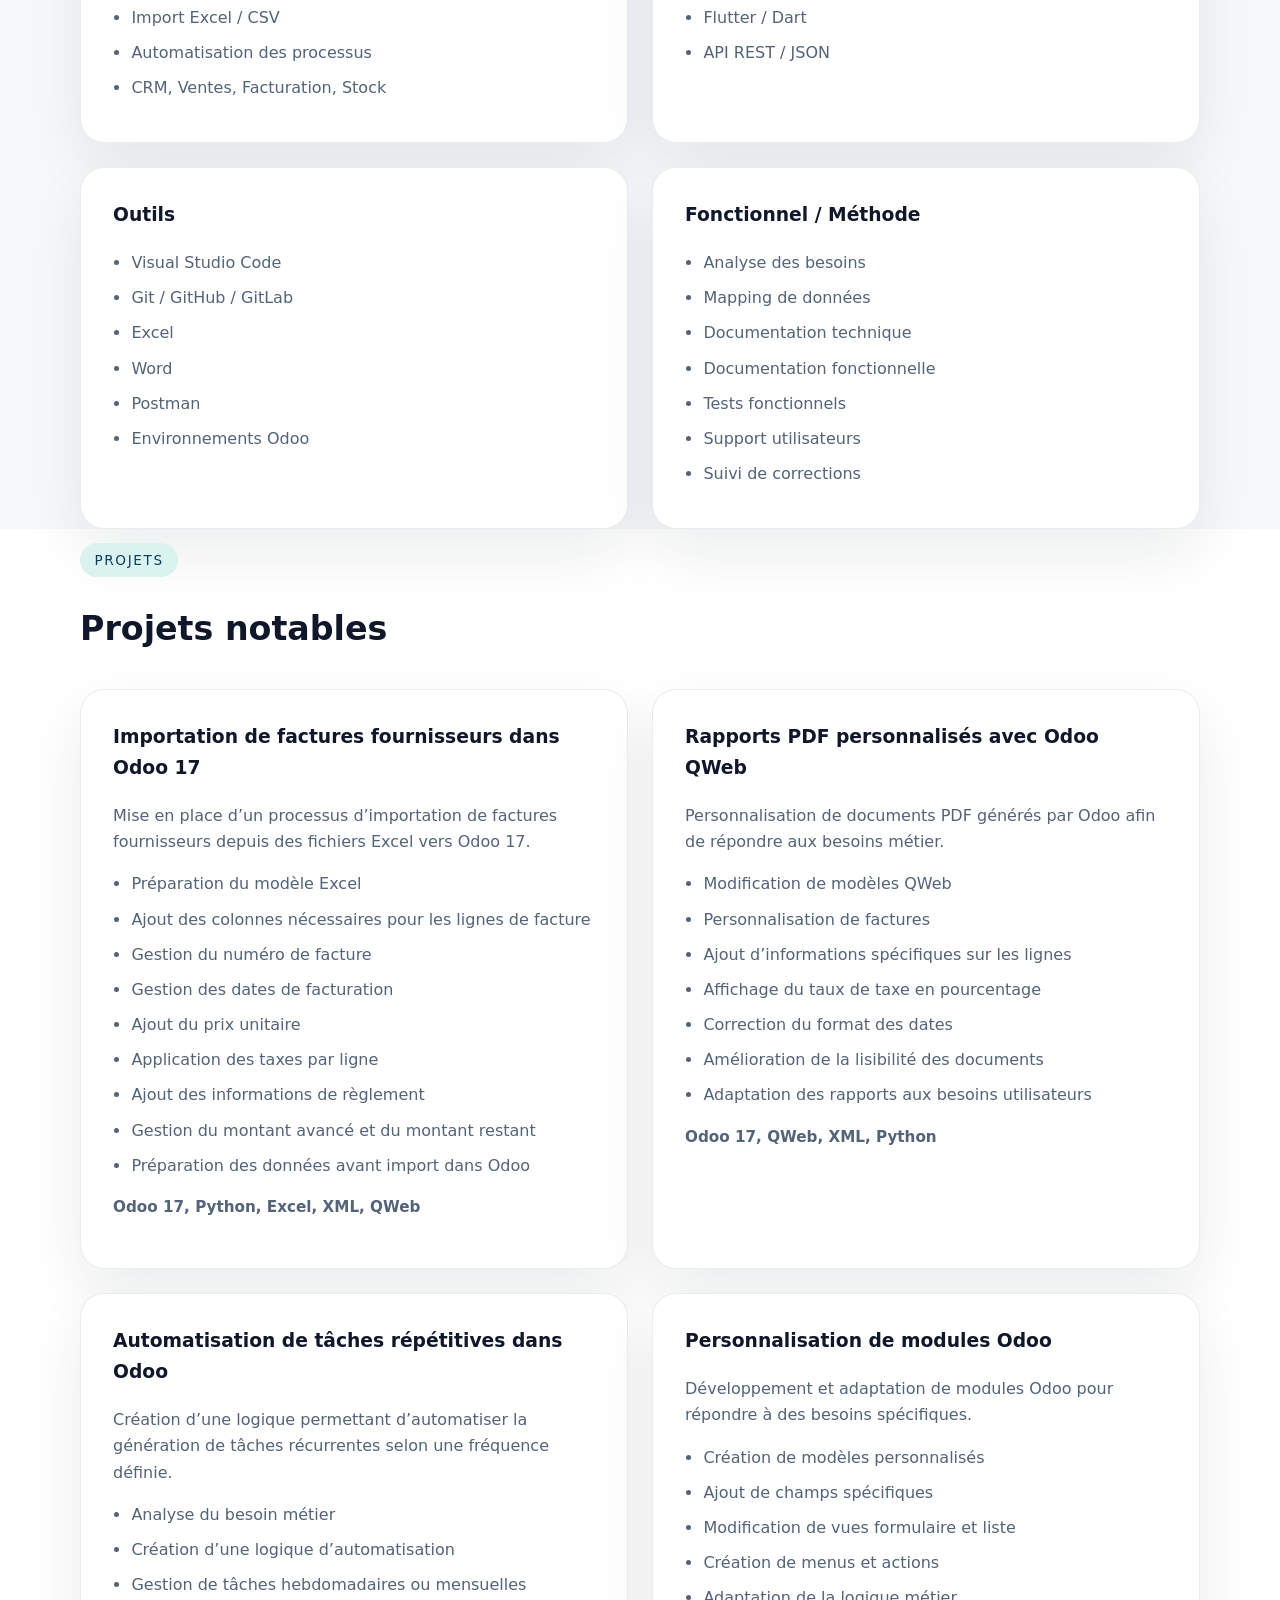
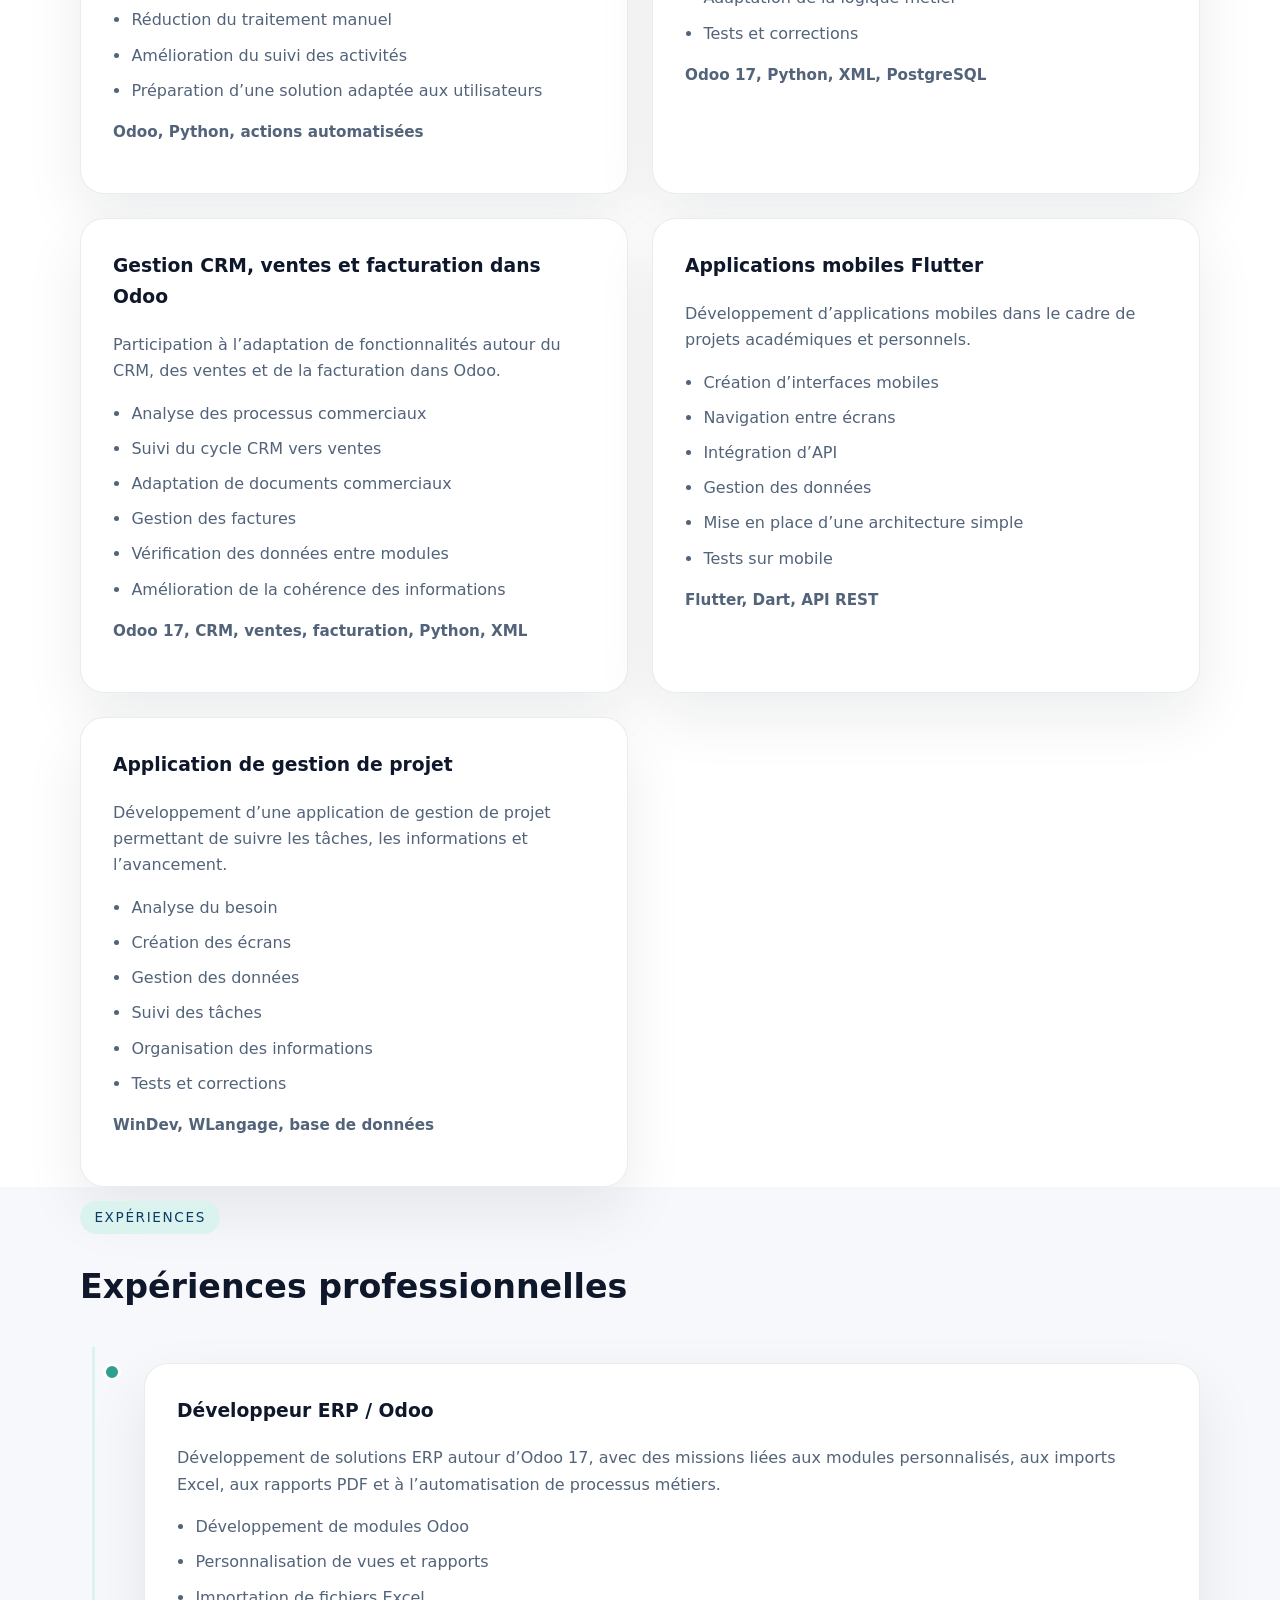
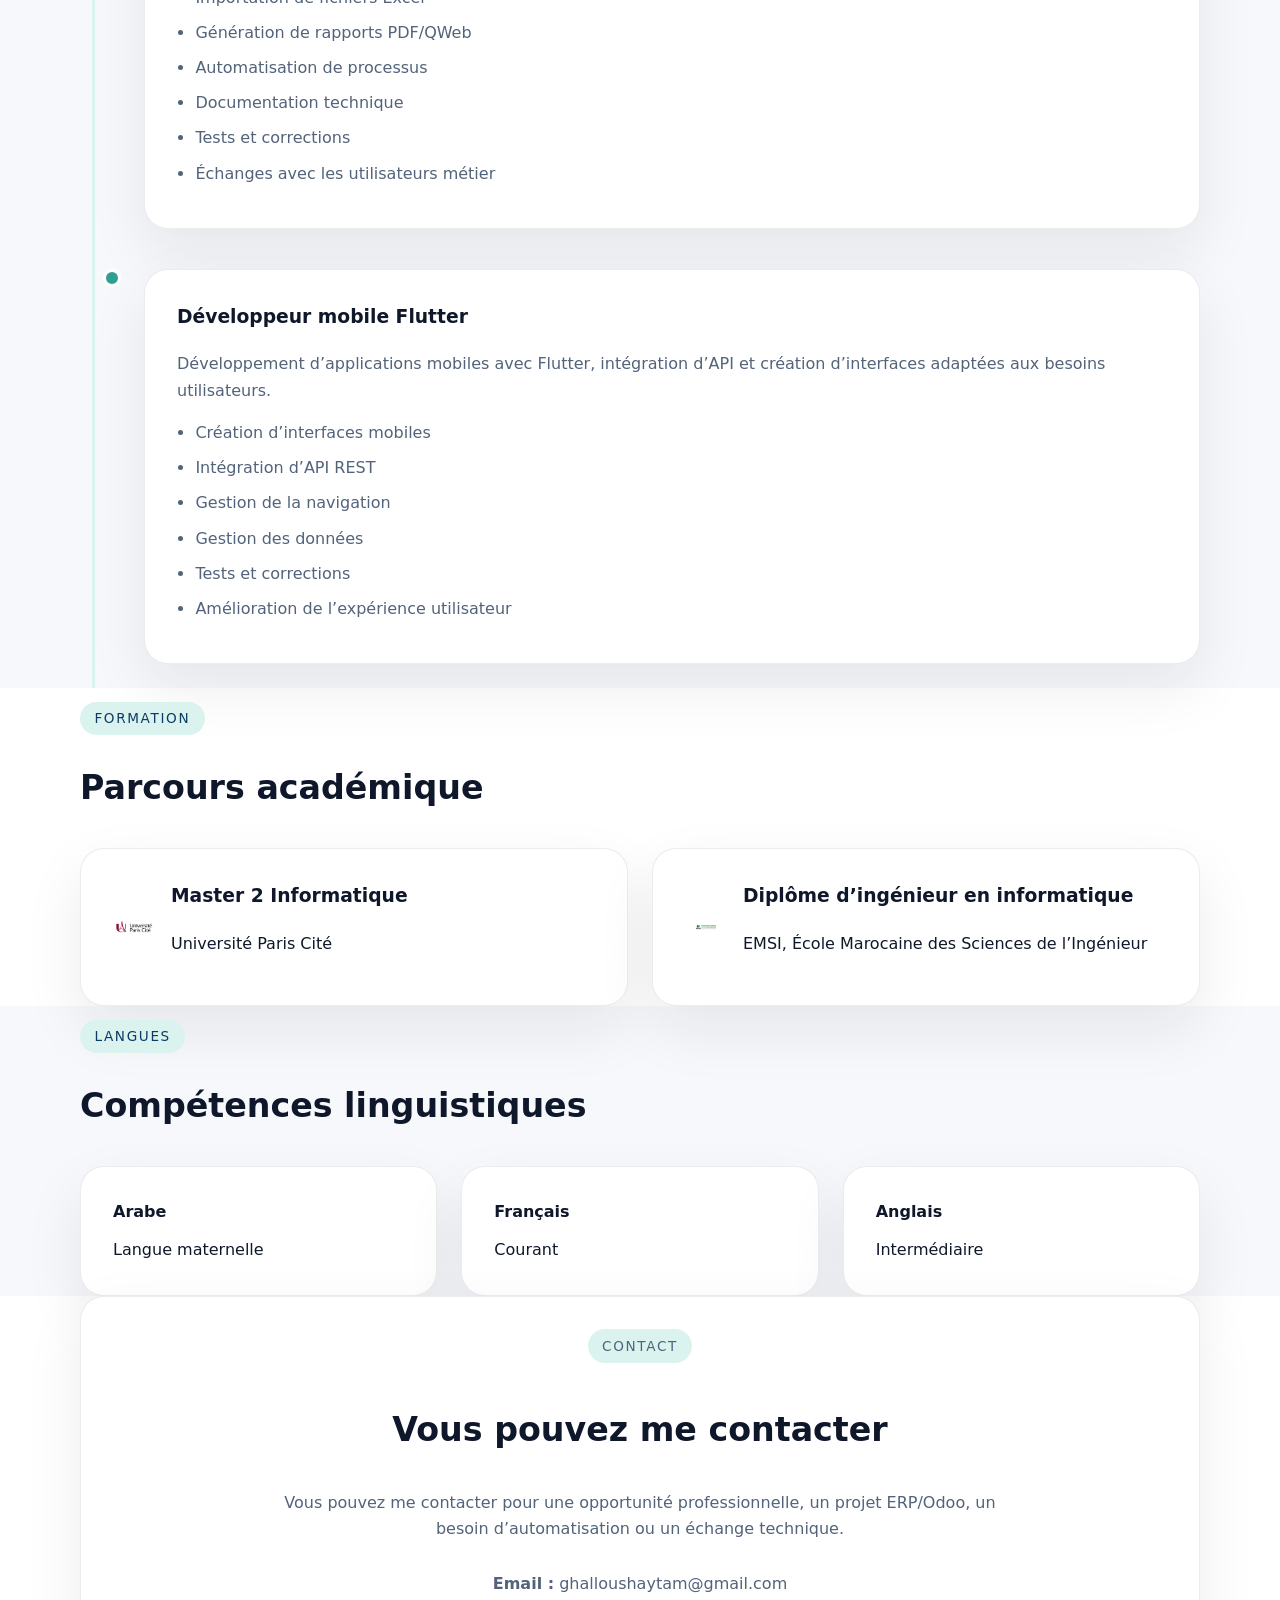
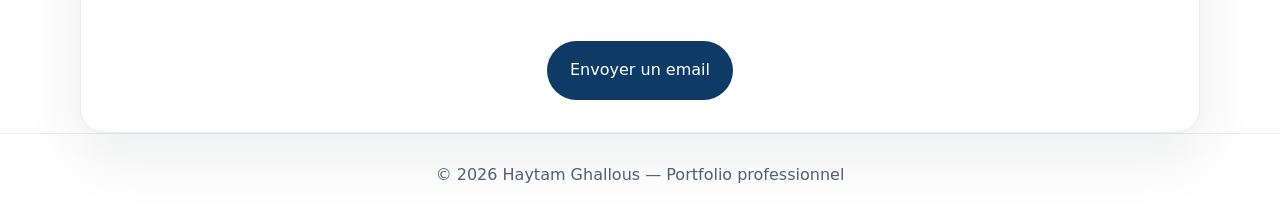
==== commit adfcd1ce: "Add Malt profile button and daily rate to portfolio Adds a CTA button and profile card link to the M" ====
--- a/index.html
+++ b/index.html
@@ -41,6 +41,7 @@
           <p>Je conçois des solutions métiers simples, fiables et adaptées aux besoins des utilisateurs, avec une expérience sur Odoo 17, Python, XML/QWeb, Excel, SQL et les projets ERP.</p>
           <div class="hero-actions">
             <a href="#projets" class="btn btn-primary">Voir mes projets</a>
+            <a href="https://www.malt.fr/profile/haytamghallous#about-section" target="_blank" rel="noreferrer" class="btn btn-malt">Voir mon profil Malt</a>
             <a href="mailto:ghalloushaytam@gmail.com" class="btn btn-secondary">Me contacter</a>
             <a href="assets/cv-haytam-ghallous.pdf" target="_blank" rel="noreferrer" class="btn btn-outline">Télécharger mon CV</a>
           </div>
@@ -60,7 +61,9 @@
             <div class="social-links">
               <a href="https://www.linkedin.com/in/haytam-ghallous-9b166223a/" target="_blank" rel="noreferrer">LinkedIn</a>
               <a href="https://github.com/Ghallous6" target="_blank" rel="noreferrer">GitHub</a>
-            </div>
+                <a id="maltProfile" href="https://www.malt.fr/profile/haytamghallous#about-section" target="_blank" rel="noreferrer">Malt</a>
+            </div>
+            <p class="malt-rate">Tarif journalier : <span id="maltRate">600 €/jour</span></p>
           </div>
         </div>
       </div>
--- a/style.css
+++ b/style.css
@@ -242,6 +242,11 @@
   color: var(--muted);
 }
 
+.btn-malt {
+  background: linear-gradient(90deg, #ff7a59 0%, #ffb199 100%);
+  color: #fff;
+}
+
 .profile-card {
   background: var(--surface);
   border: 1px solid var(--border);
@@ -280,6 +285,28 @@
   padding: 0.65rem 1rem;
   border-radius: 999px;
   font-size: 0.9rem;
+}
+
+.social-links a#maltProfile {
+  background: linear-gradient(90deg, #ff7a59 0%, #ffb199 100%);
+  color: #fff;
+}
+
+.malt-rate {
+  display: inline-flex;
+  align-items: center;
+  gap: 0.4rem;
+  margin-top: 1.1rem;
+  padding: 0.55rem 1rem;
+  border-radius: 999px;
+  background: var(--accent-soft);
+  font-size: 0.95rem;
+}
+
+.malt-rate #maltRate {
+  font-weight: 700;
+  font-size: 1.05rem;
+  color: #ff7a59;
 }
 
 .skills-grid,
